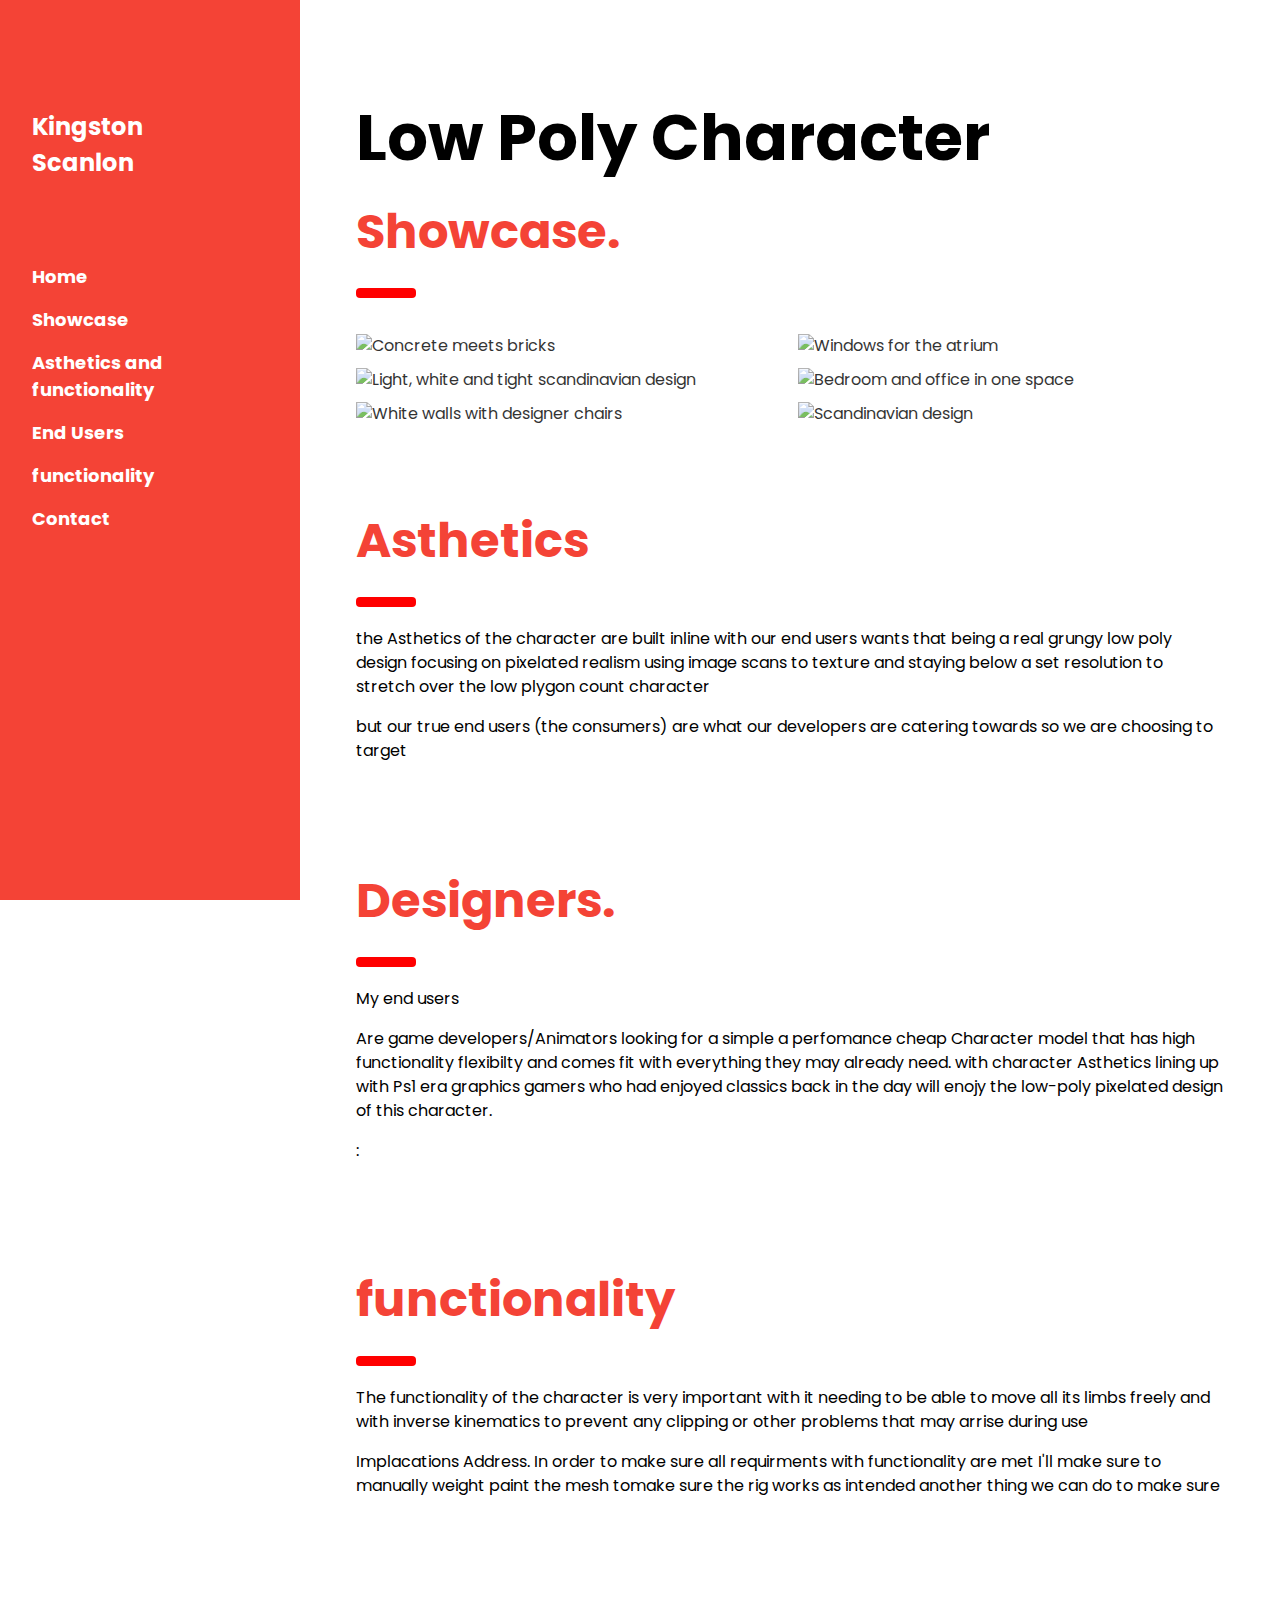
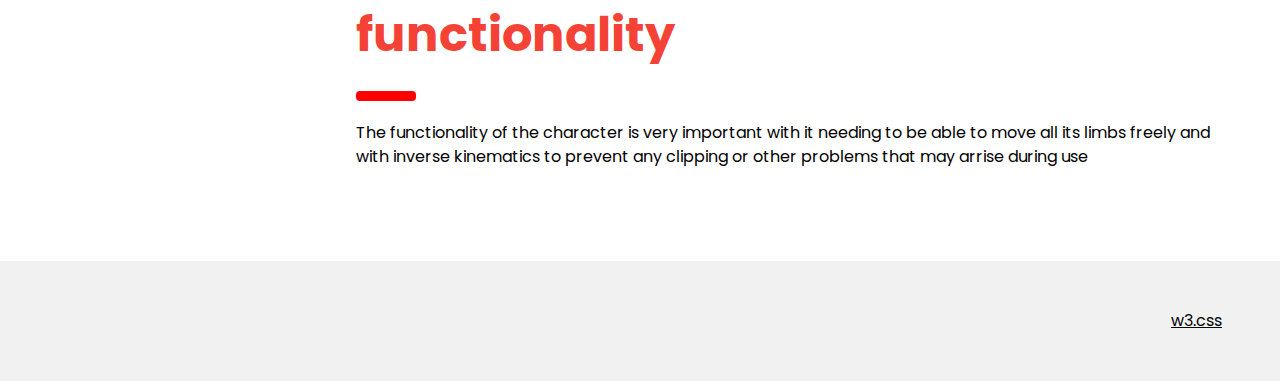
==== project1.html @ 56a9fd12 "pt1" ====
<!DOCTYPE html>
<html lang="en">
<head>
<title>lowpoly character </title>
<meta charset="UTF-8">
<meta name="viewport" content="width=device-width, initial-scale=1">
<link rel="stylesheet" href="https://www.w3schools.com/w3css/4/w3.css">
<link rel="stylesheet" href="https://fonts.googleapis.com/css?family=Poppins">
<style>
body,h1,h2,h3,h4,h5 {font-family: "Poppins", sans-serif}
body {font-size:16px;}
.w3-half img{margin-bottom:-6px;margin-top:16px;opacity:0.8;cursor:pointer}
.w3-half img:hover{opacity:1}
</style>
</head>
<body>

<!-- Sidebar/menu -->
<nav class="w3-sidebar w3-red w3-collapse w3-top w3-large w3-padding" style="z-index:3;width:300px;font-weight:bold;" id="mySidebar"><br>
  <a href="javascript:void(0)" onclick="w3_close()" class="w3-button w3-hide-large w3-display-topleft" style="width:100%;font-size:22px">Close Menu</a>
  <div class="w3-container">
    <h3 class="w3-padding-64"><b>Kingston<br>Scanlon</b></h3>
  </div>
  <div class="w3-bar-block">
    <a href="#" onclick="w3_close()" class="w3-bar-item w3-button w3-hover-white">Home</a> 
    <a href="#showcase" onclick="w3_close()" class="w3-bar-item w3-button w3-hover-white">Showcase</a> 
    <a href="#services" onclick="w3_close()" class="w3-bar-item w3-button w3-hover-white">Asthetics and functionality</a> 
    <a href="#designers" onclick="w3_close()" class="w3-bar-item w3-button w3-hover-white">End Users</a> 
    <a href="#packages" onclick="w3_close()" class="w3-bar-item w3-button w3-hover-white">functionality</a> 
    <a href="#contact" onclick="w3_close()" class="w3-bar-item w3-button w3-hover-white">Contact</a>
  </div>
</nav>

<!-- Top menu on small screens -->
<header class="w3-container w3-top w3-hide-large w3-red w3-xlarge w3-padding">
  <a href="javascript:void(0)" class="w3-button w3-red w3-margin-right" onclick="w3_open()">☰</a>
  <span>Company Name</span>
</header>

<!-- Overlay effect when opening sidebar on small screens -->
<div class="w3-overlay w3-hide-large" onclick="w3_close()" style="cursor:pointer" title="close side menu" id="myOverlay"></div>

<!-- !PAGE CONTENT! -->
<div class="w3-main" style="margin-left:340px;margin-right:40px">

  <!-- Header -->
  <div class="w3-container" style="margin-top:80px" id="showcase">
    <h1 class="w3-jumbo"><b>Low Poly Character</b></h1>
    <h1 class="w3-xxxlarge w3-text-red"><b>Showcase.</b></h1>
    <hr style="width:50px;border:5px solid red" class="w3-round">
  </div>
  
  <!-- Photo grid (modal) -->
  <div class="w3-row-padding">
    <div class="w3-half">
      <img src="/w3images/kitchenconcrete.jpg" style="width:100%" onclick="onClick(this)" alt="Concrete meets bricks">
      <img src="/w3images/livingroom.jpg" style="width:100%" onclick="onClick(this)" alt="Light, white and tight scandinavian design">
      <img src="/w3images/diningroom.jpg" style="width:100%" onclick="onClick(this)" alt="White walls with designer chairs">
    </div>

    <div class="w3-half">
      <img src="/w3images/atrium.jpg" style="width:100%" onclick="onClick(this)" alt="Windows for the atrium">
      <img src="/w3images/bedroom.jpg" style="width:100%" onclick="onClick(this)" alt="Bedroom and office in one space">
      <img src="/w3images/livingroom2.jpg" style="width:100%" onclick="onClick(this)" alt="Scandinavian design">
    </div>
  </div>

  <!-- Modal for full size images on click-->
  <div id="modal01" class="w3-modal w3-black" style="padding-top:0" onclick="this.style.display='none'">
    <span class="w3-button w3-black w3-xxlarge w3-display-topright">×</span>
    <div class="w3-modal-content w3-animate-zoom w3-center w3-transparent w3-padding-64">
      <img id="img01" class="w3-image">
      <p id="caption"></p>
    </div>
  </div>

  <!-- Asthetics -->
  <div class="w3-container" id="services" style="margin-top:75px">
    <h1 class="w3-xxxlarge w3-text-red"><b>Asthetics</b></h1>
    <hr style="width:50px;border:5px solid red" class="w3-round">
    <p>the Asthetics of the character are built inline with our end users wants that being a real grungy low poly design focusing on pixelated realism using image scans to texture and staying below a set resolution to stretch over the low plygon count character</p>
    <p> but our true end users (the consumers) are what our developers are catering towards so we are choosing to target 
    </p>
  </div>
  
  <!-- End users -->
  <div class="w3-container" id="designers" style="margin-top:75px">
    <h1 class="w3-xxxlarge w3-text-red"><b>Designers.</b></h1>
    <hr style="width:50px;border:5px solid red" class="w3-round">
    <p>My end users</p>
    <p>Are game developers/Animators looking for a simple a perfomance cheap Character model that has high functionality flexibilty and comes fit with everything they may already need. with character Asthetics lining up with Ps1 era graphics gamers who had enjoyed classics back in the day will enojy the low-poly pixelated design of this character.
    </p>
    <p><b></b>:</p>
  </div>

  

  <!-- Funciuonality -->
  <div class="w3-container" id="services" style="margin-top:75px">
    <h1 class="w3-xxxlarge w3-text-red"><b>functionality</b></h1>
    <hr style="width:50px;border:5px solid red" class="w3-round">
    <p>The functionality of the character is very important with it needing to be able to move all its limbs freely and with inverse kinematics to prevent any clipping or other problems that may arrise during use</p>
    <p> Implacations Address. In order to make sure all requirments with functionality are met I'll make sure to manually weight paint the mesh tomake sure the rig works as intended another thing we can do to make sure 
    </p>
  </div>
  <!--usanility -->
  <div class="w3-container" id="services" style="margin-top:75px">
    <h1 class="w3-xxxlarge w3-text-red"><b>functionality</b></h1>
    <hr style="width:50px;border:5px solid red" class="w3-round">
    <p>The functionality of the character is very important with it needing to be able to move all its limbs freely and with inverse kinematics to prevent any clipping or other problems that may arrise during use</p>
    <p> 
    </p>
  </div>
<!-- End page content -->
</div>

<!-- W3.CSS Container -->
<div class="w3-light-grey w3-container w3-padding-32" style="margin-top:75px;padding-right:58px"><p class="w3-right"> <a href="https://www.wschools.com/w3css/default.asp" title="W3.CSS" target="_blank" class="w3-hover-opacity">w3.css</a></p></div>

<script>
// Script to open and close sidebar
function w3_open() {
  document.getElementById("mySidebar").style.display = "block";
  document.getElementById("myOverlay").style.display = "block";
}
 
function w3_close() {
  document.getElementById("mySidebar").style.display = "none";
  document.getElementById("myOverlay").style.display = "none";
}

// Modal Image Gallery
function onClick(element) {
  document.getElementById("img01").src = element.src;
  document.getElementById("modal01").style.display = "block";
  var captionText = document.getElementById("caption");
  captionText.innerHTML = element.alt;
}
</script>

</body>
</html>
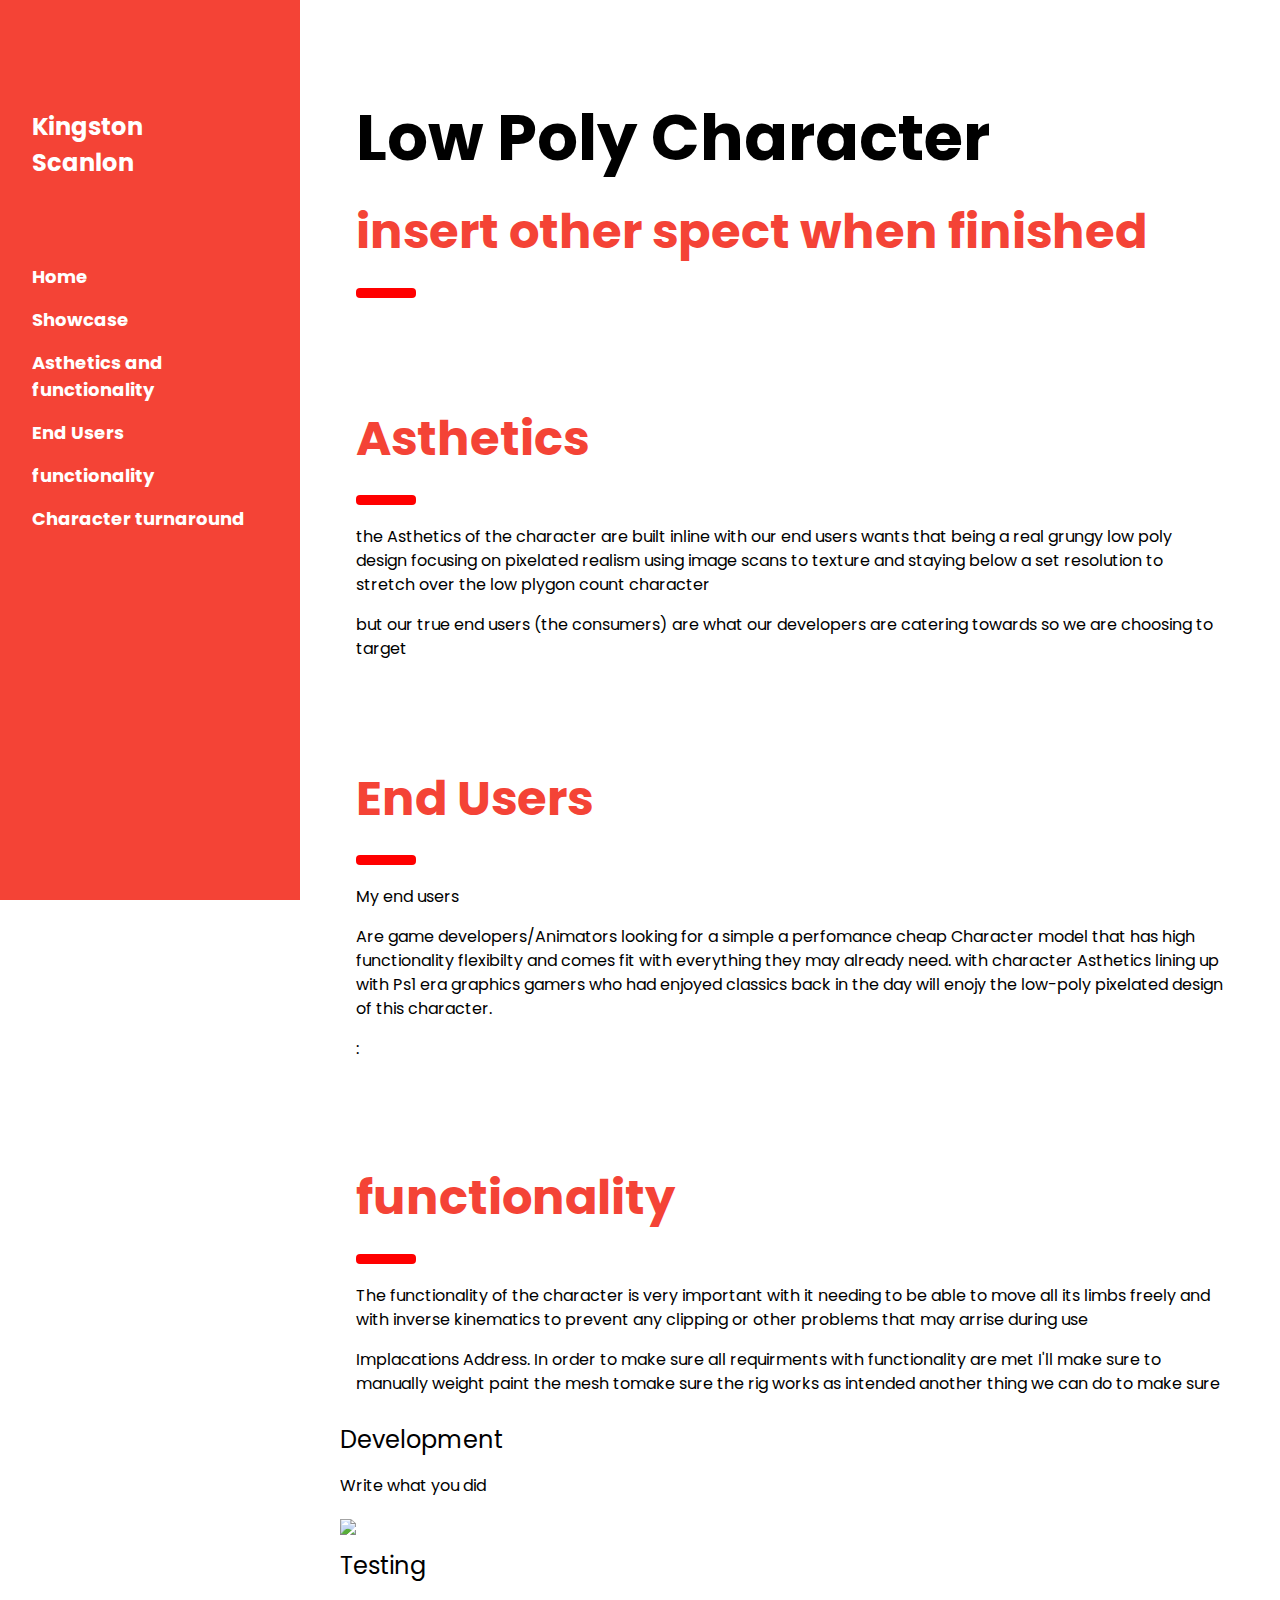
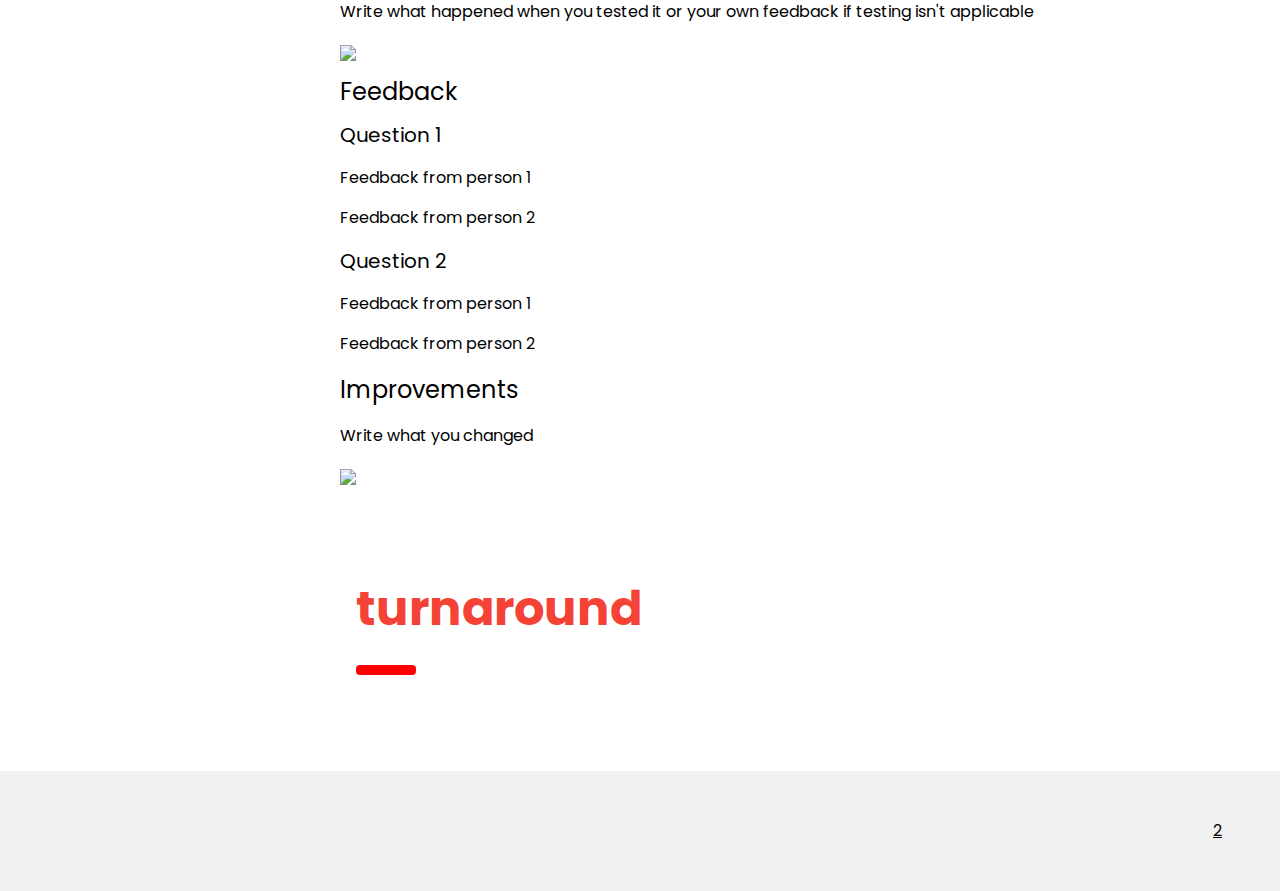
==== commit 80329ca6: "v" ====
--- a/project1.html
+++ b/project1.html
@@ -27,14 +27,14 @@
     <a href="#services" onclick="w3_close()" class="w3-bar-item w3-button w3-hover-white">Asthetics and functionality</a> 
     <a href="#designers" onclick="w3_close()" class="w3-bar-item w3-button w3-hover-white">End Users</a> 
     <a href="#packages" onclick="w3_close()" class="w3-bar-item w3-button w3-hover-white">functionality</a> 
-    <a href="#contact" onclick="w3_close()" class="w3-bar-item w3-button w3-hover-white">Contact</a>
+    <a href="#contact" onclick="w3_close()" class="w3-bar-item w3-button w3-hover-white">Character turnaround</a>
   </div>
 </nav>
 
 <!-- Top menu on small screens -->
 <header class="w3-container w3-top w3-hide-large w3-red w3-xlarge w3-padding">
   <a href="javascript:void(0)" class="w3-button w3-red w3-margin-right" onclick="w3_open()">☰</a>
-  <span>Company Name</span>
+  <span>(remember to put name here)</span>
 </header>
 
 <!-- Overlay effect when opening sidebar on small screens -->
@@ -46,25 +46,12 @@
   <!-- Header -->
   <div class="w3-container" style="margin-top:80px" id="showcase">
     <h1 class="w3-jumbo"><b>Low Poly Character</b></h1>
-    <h1 class="w3-xxxlarge w3-text-red"><b>Showcase.</b></h1>
+    <h1 class="w3-xxxlarge w3-text-red"><b>insert other spect when finished</b></h1>
     <hr style="width:50px;border:5px solid red" class="w3-round">
   </div>
   
   <!-- Photo grid (modal) -->
-  <div class="w3-row-padding">
-    <div class="w3-half">
-      <img src="/w3images/kitchenconcrete.jpg" style="width:100%" onclick="onClick(this)" alt="Concrete meets bricks">
-      <img src="/w3images/livingroom.jpg" style="width:100%" onclick="onClick(this)" alt="Light, white and tight scandinavian design">
-      <img src="/w3images/diningroom.jpg" style="width:100%" onclick="onClick(this)" alt="White walls with designer chairs">
-    </div>
-
-    <div class="w3-half">
-      <img src="/w3images/atrium.jpg" style="width:100%" onclick="onClick(this)" alt="Windows for the atrium">
-      <img src="/w3images/bedroom.jpg" style="width:100%" onclick="onClick(this)" alt="Bedroom and office in one space">
-      <img src="/w3images/livingroom2.jpg" style="width:100%" onclick="onClick(this)" alt="Scandinavian design">
-    </div>
-  </div>
-
+  
   <!-- Modal for full size images on click-->
   <div id="modal01" class="w3-modal w3-black" style="padding-top:0" onclick="this.style.display='none'">
     <span class="w3-button w3-black w3-xxlarge w3-display-topright">×</span>
@@ -85,7 +72,7 @@
   
   <!-- End users -->
   <div class="w3-container" id="designers" style="margin-top:75px">
-    <h1 class="w3-xxxlarge w3-text-red"><b>Designers.</b></h1>
+    <h1 class="w3-xxxlarge w3-text-red"><b>End Users</b></h1>
     <hr style="width:50px;border:5px solid red" class="w3-round">
     <p>My end users</p>
     <p>Are game developers/Animators looking for a simple a perfomance cheap Character model that has high functionality flexibilty and comes fit with everything they may already need. with character Asthetics lining up with Ps1 era graphics gamers who had enjoyed classics back in the day will enojy the low-poly pixelated design of this character.
@@ -102,20 +89,38 @@
     <p>The functionality of the character is very important with it needing to be able to move all its limbs freely and with inverse kinematics to prevent any clipping or other problems that may arrise during use</p>
     <p> Implacations Address. In order to make sure all requirments with functionality are met I'll make sure to manually weight paint the mesh tomake sure the rig works as intended another thing we can do to make sure 
     </p>
-  </div>
-  <!--usanility -->
+  </div><h3>Development</h3>
+  <p>Write what you did</p>
+  <img src="imageFileName">
+  
+  <h3>Testing</h3>
+  <p>Write what happened when you tested it or your own feedback if testing isn't applicable</p>
+  <img src="imageOfTesting">
+  
+  <h3>Feedback</h3>
+  <h4>Question 1</h4>
+  <p>Feedback from person 1</p>
+  <p>Feedback from person 2</p>
+  <h4>Question 2</h4>
+  <p>Feedback from person 1</p>
+  <p>Feedback from person 2</p>
+  
+  <h3>Improvements</h3>
+  <p>Write what you changed</p>
+  <img src="imageFileName"
+  <!--design considerations -->
   <div class="w3-container" id="services" style="margin-top:75px">
-    <h1 class="w3-xxxlarge w3-text-red"><b>functionality</b></h1>
+    <h1 class="w3-xxxlarge w3-text-red"><b>turnaround</b></h1>
     <hr style="width:50px;border:5px solid red" class="w3-round">
-    <p>The functionality of the character is very important with it needing to be able to move all its limbs freely and with inverse kinematics to prevent any clipping or other problems that may arrise during use</p>
+    <p></p>
     <p> 
     </p>
   </div>
 <!-- End page content -->
 </div>
 
-<!-- W3.CSS Container -->
-<div class="w3-light-grey w3-container w3-padding-32" style="margin-top:75px;padding-right:58px"><p class="w3-right"> <a href="https://www.wschools.com/w3css/default.asp" title="W3.CSS" target="_blank" class="w3-hover-opacity">w3.css</a></p></div>
+<!-- CSS Container -->
+<div class="w3-light-grey w3-container w3-padding-32" style="margin-top:75px;padding-right:58px"><p class="w3-right"> <a href="" title="W3.CSS" target="_blank" class="w3-hover-opacity">2</a></p></div>
 
 <script>
 // Script to open and close sidebar
